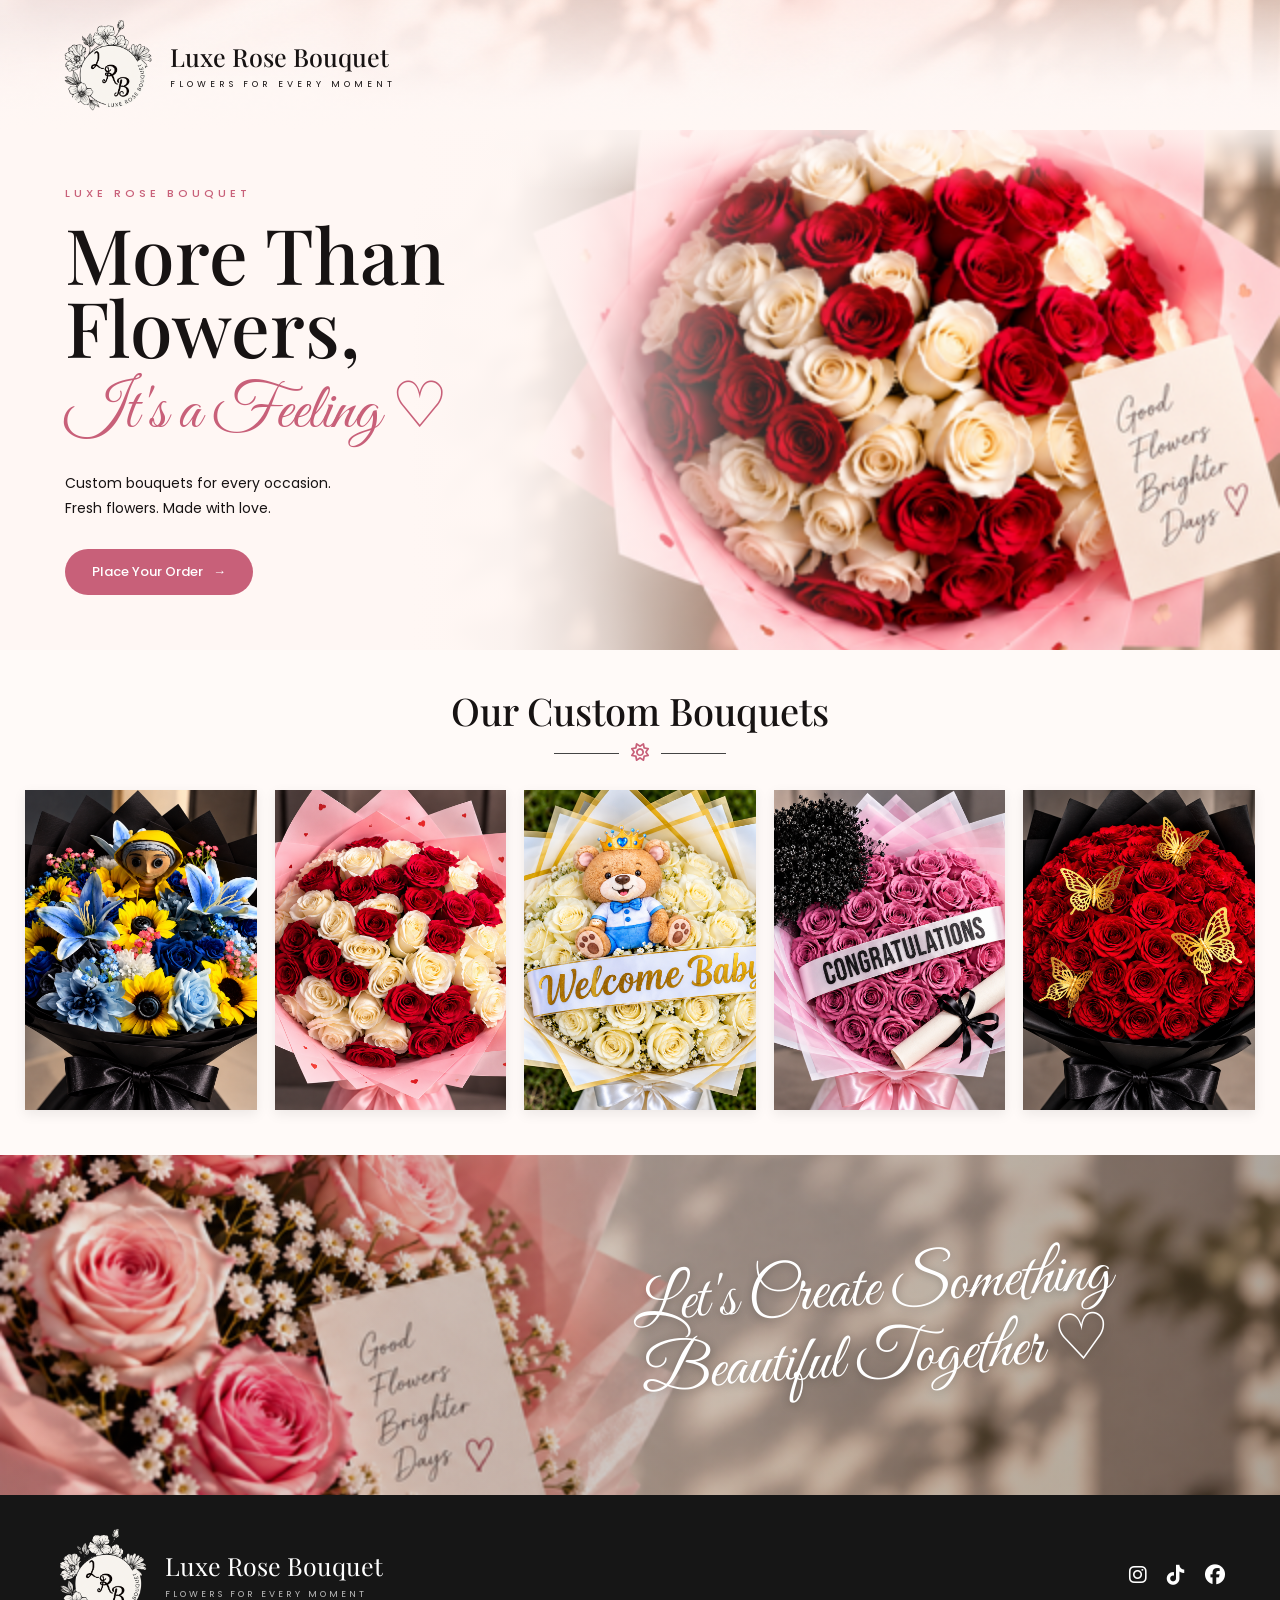
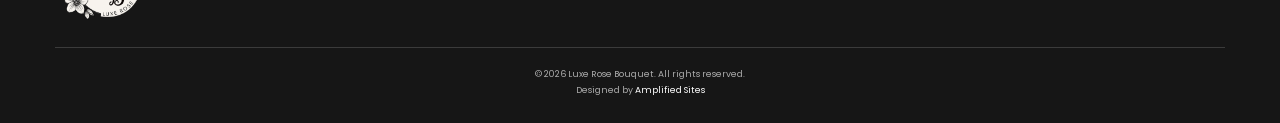
==== index.html @ 73f6e304 "Add files via upload" ====
<!doctype html>
<html lang="en">
    <head>
        <meta charset="UTF-8" />
        <meta name="viewport" content="width=device-width, initial-scale=1.0" />
        <title>Luxe Rose Bouquet</title>
        <link rel="preconnect" href="https://fonts.googleapis.com" />
        <link rel="preconnect" href="https://fonts.gstatic.com" crossorigin />
        <link href="https://fonts.googleapis.com/css2?family=Great+Vibes&family=Playfair+Display:wght@400;500;600;700&family=Poppins:wght@300;400;500;600&display=swap" rel="stylesheet"/>
        <link rel="stylesheet" href="https://cdnjs.cloudflare.com/ajax/libs/font-awesome/6.5.2/css/all.min.css" />
        <link rel="stylesheet" href="style.css" />
        <script src="index.js" defer></script>
    </head>
    <body id="page-body">
        <header class="header" id="main-header">
            <a href="index.html" class="logo" id="main-logo">
                <div class="logo-circle" id="logo-circle">
                    <span id="logo-initials">LR</span>
                </div>
                <div class="logo-text" id="logo-text">
                    <h2 id="logo-title">Luxe Rose Bouquet</h2>
                    <p id="logo-tagline">FLOWERS FOR EVERY MOMENT</p>
                </div>
            </a>
        </header>
        <section class="hero" id="hero">
            <div class="hero-overlay" id="hero-overlay"></div>
            <div class="hero-content" id="hero-content">
                <p class="eyebrow" id="hero-eyebrow">LUXE ROSE BOUQUET</p>
                <h1 id="hero-title">
                    More Than<br />
                    Flowers,
                </h1>
                <div class="script-text" id="hero-script">It's a Feeling ♡</div>
                <p class="hero-description" id="hero-description">
                    Custom bouquets for every occasion.<br />
                    Fresh flowers. Made with love.
                </p>
                <a href="contact-form.html" class="btn" id="hero-order-btn">
                    Place Your Order
                    <span id="hero-order-arrow">→</span>
                </a>
            </div>
        </section>
        <section class="bouquets" id="bouquets">
            <div class="section-title" id="bouquets-title-container">
                <h2 id="bouquets-title">Our Custom Bouquets</h2>
                <div class="title-decoration" id="bouquets-decoration">
                    <span id="decoration-left"></span>
                    <i class="fa-regular fa-sun" id="decoration-icon"> </i>
                    <span id="decoration-right"></span>
                </div>
            </div>
            <div class="bouquet-grid" id="bouquet-grid">
                <div class="bouquet-card" id="bouquet-card-1">
                    <img id="bouquet-image-1" src="Blue and Yellow Doll Bouquet.png" alt="Blue and yellow bouquet" />
                </div>
                <div class="bouquet-card" id="bouquet-card-2">
                    <img id="bouquet-image-2" src="Romantic Red and Ivory Rose Bouquet.png" alt="Red and white rose bouquet" />
                </div>
                <div class="bouquet-card" id="bouquet-card-3">
                    <img id="bouquet-image-3" src="Welcome Baby Rose Bouquet with Teddy Bear.png" alt="Welcome baby bouquet" />
                </div>
                <div class="bouquet-card" id="bouquet-card-4">
                    <img id="bouquet-image-4" src="Congratulations Heart-Shaped Rose Bouquet.png" alt="Congratulations bouquet" />
                </div>
                <div class="bouquet-card" id="bouquet-card-5">
                    <img id="bouquet-image-5" src="Luxury Red Rose Bouquet with Golden Butterflies.png" alt="Red floral bouquet" />
                </div>
            </div>
        </section>
        <section class="bottom-cta" id="bottom-cta">
            <div class="cta-overlay" id="cta-overlay"></div>
            <div class="cta-content" id="cta-content">
                <p class="cta-script" id="cta-script">
                    Let's Create Something<br />
                    Beautiful Together ♡
                </p>
            </div>
        </section>
        <footer class="footer" id="footer">
            <div class="footer-top" id="footer-top">
                <a href="index.html" class="footer-logo" id="footer-logo">
                    <div class="footer-logo-circle" id="footer-logo-circle">
                        <img
                            src="Luxe Rose Bouquet Floral Monogram.png"
                            alt="Luxe Rose Bouquet Logo"
                            id="footer-logo-image"/>
                    </div>
                    <div id="footer-logo-text">
                        <h3 id="footer-title">Luxe Rose Bouquet</h3>
                        <p id="footer-tagline">FLOWERS FOR EVERY MOMENT</p>
                    </div>
                </a>
                <div class="socials" id="social-links">
                    <a href="#" id="instagram-link" aria-label="Instagram">
                        <i class="fa-brands fa-instagram"></i>
                    </a>
                    <a href="https://www.tiktok.com/@luxerosebouquet" id="tiktok-link" aria-label="TikTok">
                        <i class="fa-brands fa-tiktok"></i>
                    </a>
                    <a href="#" id="facebook-link" aria-label="Facebook">
                        <i class="fa-brands fa-facebook"></i>
                    </a>
                </div>
            </div>
            <div class="footer-line" id="footer-line"></div>
            <div class="footer-bottom" id="footer-bottom">
                <p id="copyright">© 2026 Luxe Rose Bouquet. All rights reserved.</p>
                <p id="designer-credit">
                    Designed by <a href="https://amplifiedsites.com" id="amplified-sites-link">Amplified Sites</a>
                </p>
            </div>
        </footer>
    </body>
</html>
---- style.css ----
/* =========================================================
  START OF INDEX PAGE
   1. RESET / GLOBAL
========================================================= */

* {
    margin: 0;
    padding: 0;
    box-sizing: border-box;
}

html {
    scroll-behavior: smooth;
}

body {
    font-family: "Poppins", sans-serif;
    background-color: #fffaf8;
    color: #171313;
    overflow-x: hidden;
    margin: 0;
}

img {
    display: block;
    width: 100%;
}

a {
    color: inherit;
    text-decoration: none;
}

/* =========================================================
   2. COLORS
========================================================= */

:root {
    --pink: #c86079;
    --dark-pink: #ad4d65;
    --soft-pink: #f7e5e3;
    --cream: #fffaf8;
    --dark: #161616;
    --gray: #777777;
    --light-border: #ead8d4;
}

/* =========================================================
   3. HEADER
========================================================= */

.header {
    width: 100%;
    min-height: 130px;

    display: flex;
    align-items: center;
    justify-content: space-between;

    padding: 15px 60px;
    margin-bottom: -20px;
    background:
        linear-gradient(
            to bottom,
            rgba(255, 247, 244, 0.15) 0%,
            rgba(255, 247, 244, 0.25) 55%,
            #fff7f4 100%
        ),
        url("Soft\ Blush\ Foliage\ Shadows.png");

    background-size: cover;
    background-position: center;
    background-repeat: no-repeat;

    position: relative;
    z-index: 100;
}

/* LOGO */

.logo {
    display: flex;
    align-items: center;
    gap: 15px;
}

.logo-circle {
    width: 95px;
    height: 95px;
    border-radius: 50%;
    background-image: url("Luxe\ Rose\ Bouquet\ Floral\ Monogram.png");
    background-size: cover;
    background-position: center;
    background-repeat: no-repeat;

    overflow: hidden;
}

/* Hide the LR text because the logo image replaces it */
.logo-circle span {
    display: none;
}


.logo-text h2 {
    font-family: "Playfair Display", serif;

    font-size: 25px;
    font-weight: 500;
}

.logo-text p {
    margin-top: 5px;

    font-size: 9px;
    letter-spacing: 4px;
}

/* =========================================================
   4. HERO
========================================================= */

.hero {
    width: 100%;
    min-height: 540px;
    position: relative;
    display: flex;
    align-items: center;
    overflow: hidden;
    background-image: url("image6.png");
    background-size: cover;
    background-position: center;
    background-repeat: no-repeat;
    padding-top: 20px;
}
.hero::before {
    content: "";
    position: absolute;
    top: 0;
    left: 0;
    width: 100%;
    height: 80px;

    background: linear-gradient(
        to bottom,
        #fff7f4 0%,
        rgba(255, 247, 244, 0.75) 40%,
        transparent 100%
    );

    z-index: 2;
    pointer-events: none;
}
/* HERO OVERLAY */

.hero-overlay {
    position: absolute;
    inset: 0;

    background: linear-gradient(
        90deg,
        #fff7f4 0%,
        #fff7f4 32%,
        rgba(255, 247, 244, 0.95) 40%,
        rgba(255, 247, 244, 0.65) 48%,
        rgba(255, 247, 244, 0.20) 58%,
        transparent 70%
    );

    z-index: 1;
}

/* HERO TEXT */

.hero-content {
    width: 48%;

    position: relative;
    z-index: 3;

    padding-left: 65px;
}

.eyebrow {
    margin-bottom: 15px;

    color: var(--pink);

    font-size: 11px;
    font-weight: 500;

    letter-spacing: 4px;
}

.hero-content h1 {
    font-family: "Playfair Display", serif;

    font-size: clamp(52px, 6vw, 82px);
    font-weight: 500;

    line-height: 0.95;

    color: #171313;
}

.script-text {
    margin-top: 5px;
    margin-bottom: 18px;

    font-family: "Great Vibes", cursive;

    font-size: clamp(44px, 5vw, 68px);

    color: var(--pink);
}

.hero-description {
    margin-bottom: 27px;

    font-size: 14px;

    line-height: 1.8;
}
.header,
.hero {
    border: none;
    box-shadow: none;
}
/* =========================================================
   5. BUTTON
========================================================= */

.btn {
    display: inline-flex;
    align-items: center;
    justify-content: center;

    gap: 10px;

    padding: 13px 27px;

    background-color: var(--pink);

    border-radius: 30px;

    color: white;

    font-size: 13px;
    font-weight: 500;

    transition:
        background-color 0.25s ease,
        transform 0.25s ease;
}

.btn:hover {
    background-color: var(--dark-pink);

    transform: translateY(-2px);
}

/* =========================================================
   6. HERO BOUQUET IMAGE

   Your HTML already uses:

   images/hero-bouquet.png

   Ideally use a TRANSPARENT PNG here.
========================================================= */

.hero-image {
    width: 55%;
    height: 100%;

    position: absolute;

    top: 0;
    right: 0;

    z-index: 2;

    display: flex;
    align-items: center;
    justify-content: center;
}

.hero-image img {
    width: 100%;
    height: 100%;

    object-fit: contain;
    object-position: center;
}

/* =========================================================
   7. CUSTOM BOUQUETS SECTION
========================================================= */

.bouquets {
    width: 100%;

    padding: 35px 25px 45px;

    background-color: #fffaf8;
}

/* TITLE */

.section-title {
    margin-bottom: 28px;

    text-align: center;
}

.section-title h2 {
    font-family: "Playfair Display", serif;

    font-size: 38px;
    font-weight: 500;
}

/* TITLE DECORATION */

.title-decoration {
    margin-top: 8px;

    display: flex;
    align-items: center;
    justify-content: center;

    gap: 12px;

    color: var(--pink);
}

.title-decoration span {
    width: 65px;
    height: 1px;

    background-color: #444;
}

.title-decoration i {
    font-size: 18px;
}

/* =========================================================
   8. BOUQUET GRID
========================================================= */

.bouquet-grid {
    width: 100%;
    max-width: 1400px;

    margin: 0 auto;

    display: grid;

    grid-template-columns: repeat(5, 1fr);

    gap: 18px;
}

.bouquet-card {
    height: 320px;

    position: relative;

    overflow: hidden;

    background-color: #eeeeee;

    box-shadow: 0 4px 12px rgba(0, 0, 0, 0.08);
}

.bouquet-card img {
    width: 100%;
    height: 100%;

    object-fit: cover;

    transition: transform 0.4s ease;
}

.bouquet-card:hover img {
    transform: scale(1.06);
}

/* =========================================================
   10. BOTTOM CTA
========================================================= */

.bottom-cta {
    width: 100%;
    min-height: 340px;

    position: relative;

    display: flex;
    align-items: center;
    justify-content: flex-end;

    padding: 50px 13%;

    overflow: hidden;

    /*
    =====================================================
    🖼️ BACKGROUND IMAGE #2 NEEDED HERE

    This should be the large pink rose photograph from
    the bottom section of your design.

    Example:
    background-image: url("images/rose-background.jpg");
    =====================================================
    */

    background-image: url("image4.png");

    background-size: cover;
    background-position: center;
    background-repeat: no-repeat;
}

/* CTA DARK OVERLAY */

.cta-overlay {
    position: absolute;
    inset: 0;

    background: linear-gradient(90deg, rgba(20, 10, 10, 0.08), rgba(20, 10, 10, 0.35));

    z-index: 1;
}

/* CTA TEXT */

.cta-content {
    position: relative;

    z-index: 2;

    text-align: center;

    color: white;
}

.cta-script {
    font-family: "Great Vibes", cursive;

    font-size: clamp(42px, 5vw, 65px);

    line-height: 1.1;

    transform: rotate(-4deg);

    text-shadow: 0 2px 8px rgba(0, 0, 0, 0.25);
}

/* =========================================================
   11. FOOTER
========================================================= */

.footer {
    width: 100%;

    padding: 32px 55px 25px;

    background-color: var(--dark);

    color: white;
}

/* FOOTER TOP */

.footer-top {
    width: 100%;
    max-width: 1300px;

    margin: 0 auto;

    display: flex;
    align-items: center;
    justify-content: space-between;
}

/* FOOTER LOGO */

.footer-logo {
    display: flex;
    align-items: center;

    gap: 15px;
}

.footer-logo-circle {
    width: 95px;
    height: 95px;

    display: flex;
    align-items: center;
    justify-content: center;

    /* NO CIRCLE */
    border: none;
    border-radius: 0;
    overflow: visible;
}

.footer-logo-circle img {
    width: 100%;
    height: 100%;
    object-fit: contain;
    display: block;
}

.footer-logo h3 {
    font-family: "Playfair Display", serif;

    font-size: 25px;
    font-weight: 400;
}

.footer-logo p {
    margin-top: 6px;

    font-size: 9px;

    letter-spacing: 3px;

    color: #bbbbbb;
}

/* =========================================================
   12. SOCIAL ICONS
========================================================= */

.socials {
    display: flex;
    align-items: center;

    gap: 20px;
}

.socials a {
    display: flex;
    align-items: center;
    justify-content: center;

    font-size: 20px;

    color: white;

    transition:
        color 0.2s ease,
        transform 0.2s ease;
}

.socials a:hover {
    color: var(--pink);

    transform: translateY(-2px);
}

/* =========================================================
   13. FOOTER LINE
========================================================= */

.footer-line {
    width: 100%;
    max-width: 1300px;

    height: 1px;

    margin: 25px auto 18px;

    background-color: #3b3b3b;
}

/* =========================================================
   14. FOOTER BOTTOM
========================================================= */

.footer-bottom {
    text-align: center;

    color: #aaaaaa;

    font-size: 9px;

    line-height: 1.8;
}

.footer-bottom a {
    color: white;

    transition: color 0.2s ease;
}

.footer-bottom a:hover {
    color: var(--pink);
}

/* =========================================================
   15. TABLET
========================================================= */

@media (max-width: 900px) {
    .header {
        padding: 15px 30px;
    }

    /* HERO */

    .hero {
        min-height: 570px;
    }

    .hero-content {
        width: 55%;

        padding-left: 35px;
    }

    .hero-image {
        width: 55%;
    }

    /* BOUQUETS */

    .bouquet-grid {
        grid-template-columns: repeat(3, 1fr);
    }

    .bouquet-card {
        height: 300px;
    }
}

/* =========================================================
   16. MOBILE
========================================================= */

@media (max-width: 650px) {
    /* HEADER */

    .header {
        min-height: 78px;

        padding: 12px 18px;
    }

    .logo {
        gap: 10px;
    }

    .logo-circle {
        width: 48px;
        height: 48px;

        font-size: 14px;
    }

    .logo-text h2 {
        font-size: 16px;
    }

    .logo-text p {
        font-size: 5px;

        letter-spacing: 2px;
    }

    /* HERO */

    .hero {
        min-height: 680px;

        align-items: flex-start;

        background-position: center;
    }

    .hero-overlay {
        background: linear-gradient(
            180deg,
            rgba(255, 247, 244, 0.98) 0%,
            rgba(255, 247, 244, 0.9) 40%,
            rgba(255, 247, 244, 0.25) 100%
        );
    }

    .hero-content {
        width: 100%;

        padding: 45px 25px;

        text-align: center;
    }

    .hero-content h1 {
        font-size: 50px;
    }

    .script-text {
        font-size: 45px;
    }

    .hero-description {
        font-size: 12px;
    }

    .hero-image {
        width: 100%;
        height: 350px;

        top: auto;
        bottom: 0;

        opacity: 0.85;
    }

    /* BOUQUETS */

    .bouquets {
        padding: 30px 15px;
    }

    .section-title h2 {
        font-size: 30px;
    }

    .bouquet-grid {
        grid-template-columns: repeat(2, 1fr);

        gap: 10px;
    }

    .bouquet-card {
        height: 230px;
    }

    .bouquet-card:last-child {
        grid-column: 1 / -1;

        width: 50%;

        justify-self: center;
    }

    /* CTA */

    .bottom-cta {
        min-height: 300px;

        justify-content: center;

        padding: 30px 20px;

        background-position: center;
    }

    .cta-script {
        font-size: 44px;
    }

    /* FOOTER */

    .footer {
        padding: 30px 20px;
    }

    .footer-top {
        flex-direction: column;

        gap: 25px;

        text-align: center;
    }

    .footer-logo {
        justify-content: center;
    }
}

/* =========================================================
   17. VERY SMALL MOBILE
========================================================= */

@media (max-width: 400px) {
    .logo-text h2 {
        font-size: 14px;
    }

    .hero-content h1 {
        font-size: 43px;
    }

    .script-text {
        font-size: 40px;
    }

    .bouquet-card {
        height: 200px;
    }

    .cta-script {
        font-size: 38px;
    }
}
/* =========================================================
    END OF INDEX PAGE
========================================================= */


/* =========================================================
   CONTACT FORM PAGE
========================================================= */
.contact-page-body {
    margin: 0;
    padding: 0;
    background: #f7e8e8;
    color: #302525;
    font-family: "Poppins", sans-serif;
}


/* =====================================================
   CONTACT HERO
===================================================== */

.contact-page-hero {
    position: relative;
    min-height: 345px;

    display: flex;
    align-items: center;

    background-image: url("image5.png");
    background-size: cover;
    background-position: center;
    background-repeat: no-repeat;

    overflow: hidden;
}


.contact-page-hero-overlay {
    position: absolute;
    inset: 0;
    z-index: 1;

    background: linear-gradient(
        90deg,
        rgba(25, 17, 17, 0.03) 0%,
        rgba(25, 17, 17, 0.05) 35%,
        rgba(25, 17, 17, 0.45) 52%,
        rgba(25, 17, 17, 0.88) 75%,
        rgba(25, 17, 17, 0.94) 100%
    );
}


.contact-page-hero-content {
    position: relative;
    z-index: 2;

    width: 42%;
    margin-left: 52%;
    padding: 40px 0;

    color: #ffffff;
}


.contact-page-eyebrow {
    margin: 0 0 7px;

    color: #d98ca0;

    font-size: 10px;
    font-weight: 500;
    letter-spacing: 5px;
}


#contact-page-title {
    margin: 0;

    color: #ffffff;

    font-family: "Playfair Display", serif;
    font-size: clamp(42px, 5vw, 62px);
    font-weight: 400;
    line-height: 1.1;
}


.contact-page-flower-divider {
    margin: 12px 0;

    color: #d37b92;

    font-size: 19px;
}


.contact-page-description {
    max-width: 420px;
    margin: 0;

    color: #eee4e4;

    font-size: 13px;
    font-weight: 300;
    line-height: 1.7;
}


.contact-page-script {
    position: absolute;
    z-index: 2;

    top: 55px;
    right: 4%;

    margin: 0;

    color: #d67f96;

    font-family: "Great Vibes", cursive;
    font-size: 25px;
    font-weight: 400;
    line-height: 1.15;

    transform: rotate(-5deg);
}


/* =====================================================
   MAIN CONTACT AREA
===================================================== */

.contact-page-main {
    display: grid;
    grid-template-columns: 38% 62%;

    min-height: 560px;

    background:
        linear-gradient(
            rgba(239, 205, 205, 0.84),
            rgba(239, 205, 205, 0.84)
        ),
        url("image5.png");

    background-size: cover;
    background-position: center;
    background-repeat: no-repeat;
}


/* =====================================================
   LEFT CONTACT INFORMATION
===================================================== */

.contact-page-info {
    position: relative;

    padding: 48px 55px;

    background: rgba(42, 32, 32, 0.97);
    color: #ffffff;

    overflow: hidden;

    display: flex;
    flex-direction: column;
    justify-content: center;
}


.contact-page-info::after {
    content: "";

    position: absolute;

    width: 260px;
    height: 260px;

    right: -100px;
    bottom: -90px;

    border: 1px solid rgba(194, 111, 132, 0.15);
    border-radius: 50%;

    pointer-events: none;
}


/* CONTACT INFORMATION ROW */

.contact-page-info-item {
    display: flex;
    align-items: center;

    gap: 20px;

    margin-bottom: 27px;
}


/* BIGGER ICONS */

.contact-page-info-icon {
    width: 58px;
    height: 58px;

    flex-shrink: 0;

    display: flex;
    justify-content: center;
    align-items: center;

    background: #bd536e;
    color: #ffffff;

    border-radius: 50%;

    font-size: 22px;
}


/* MAIN TEXT
   Phone, Email, Broward County, Hours */

.contact-page-info-title {
    margin: 0 0 4px;

    color: #ffffff;

    font-size: 14px;
    font-weight: 600;
}


/* SMALL TEXT
   Text or Call, Email us, etc. */

.contact-page-info-subtitle {
    margin: 0;

    color: #d8cccc;

    font-size: 11px;
    font-weight: 400;
}


/* FOLLOW US */

#contact-page-follow-title {
    margin: 0 0 15px;

    color: #ffffff;

    font-size: 14px;
    font-weight: 500;
}


/* SOCIAL MEDIA ICONS */

.contact-page-social-icons {
    display: flex;
    gap: 14px;
}

.contact-page-social-icons a {
    width: 46px;
    height: 46px;

    display: flex;
    justify-content: center;
    align-items: center;

    background: rgba(255, 255, 255, 0.12);
    color: #ffffff;

    border-radius: 50%;

    font-size: 20px;

    text-decoration: none;

    transition:
        background 0.25s ease,
        transform 0.25s ease;
}


/* FLOWERS MAKE PEOPLE HAPPIER */

.contact-page-left-script {
    margin: 25px 0 0;

    color: #c9788e;

    font-family: "Great Vibes", cursive;

    font-size: 30px;
    line-height: 1.2;

    transform: rotate(-5deg);
}

.contact-page-home-link {
    display: inline-block;

    color: #ffffff;
    text-decoration: none;

    transition:
        color 0.25s ease,
        transform 0.25s ease,
        letter-spacing 0.25s ease;
}

.contact-page-home-link:hover {
    color: #d67f96;
    letter-spacing: 0.5px;
}

/* =====================================================
   CONTACT FORM CARD

   THIS CONTROLS THE MAIN WHITE CONTAINER
===================================================== */

.contact-page-form-card {
    box-sizing: border-box;

    width: min(540px, 86%);

    align-self: center;

    margin: 18px auto;

    /* Smaller top/bottom padding = shorter card */
    padding: 18px 28px 16px;

    background: rgba(255, 250, 250, 0.97);

    border: 1px solid rgba(255, 255, 255, 0.8);
    border-radius: 7px;

    box-shadow: 0 10px 30px rgba(67, 34, 34, 0.16);
}


/* =====================================================
   FORM HEADER
===================================================== */

.contact-page-form-eyebrow {
    margin: 0 0 3px;

    color: #bd536e;

    font-size: 8px;
    font-weight: 600;
    letter-spacing: 3px;
}


#contact-page-form-title {
    margin: 0 0 4px;

    color: #342929;

    font-family: "Playfair Display", serif;
    font-size: 29px;
    font-weight: 500;
    line-height: 1.15;
}


.contact-page-form-description {
    max-width: 500px;

    margin: 0 0 10px;

    color: #000000;

    font-size: 10px;
    font-weight: 300;
    line-height: 1.45;
}


/* =====================================================
   FORM
===================================================== */

.contact-page-form {
    width: 100%;
}


.contact-page-form-row {
    display: grid;
    grid-template-columns: 1fr 1fr;

    gap: 10px;
}


.contact-page-form-field {
    margin-bottom: 7px;
}


.contact-page-form-field label {
    display: block;

    margin: 0 0 3px 2px;

    color: #000;

    font-size: 10px;
    font-weight: 800;
}


/* INPUTS */

.contact-page-form-field input,
.contact-page-form-field select,
.contact-page-form-field textarea {
    box-sizing: border-box;

    width: 100%;

    padding: 7px 10px;

    background: #ffffff;
    color: #3b3232;

    border: 1px solid #d8d1d1;
    border-radius: 4px;

    outline: none;

    font-family: "Poppins", sans-serif;
    font-size: 9px;

    transition:
        border-color 0.2s ease,
        box-shadow 0.2s ease;
}

.contact-page-form-field input::placeholder,
.contact-page-form-field textarea::placeholder {
    color: #b1b1b1;
    opacity: 1;
    font-weight: 500;
    font-size: 9px;
}

.contact-page-form-field input,
.contact-page-form-field select {
    height: 34px;
}


.contact-page-form-field textarea {
    height: 80px;
    min-height: 80px;
    max-height: 130px;

    resize: vertical;
}


.contact-page-form-field input:focus,
.contact-page-form-field select:focus,
.contact-page-form-field textarea:focus {
    border-color: #bd536e;

    box-shadow: 0 0 0 3px rgba(189, 83, 110, 0.08);
}


.contact-page-form-field select {
    cursor: pointer;
    color: #000;
}


/* =====================================================
   PAYMENT METHODS
===================================================== */

.contact-payment-methods {
    margin: 7px 0 9px;
    padding: 9px 12px;

    text-align: center;

    background: #f9eeee;

    border: 1px solid #ead2d8;
    border-radius: 8px;
}


.contact-payment-title {
    margin: 0 0 7px;

    color: #b74f69;

    font-size: 9px;
    font-weight: 600;
    letter-spacing: 1.5px;
}


.contact-payment-options {
    display: flex;
    justify-content: center;
    align-items: stretch;

    flex-wrap: nowrap;

    gap: 8px;
}


/* =====================================================
   PAYMENT BUTTONS
===================================================== */

.contact-payment-btn {
    box-sizing: border-box;

    width: 105px;
    height: 55px;

    display: flex;
    flex-direction: column;
    justify-content: center;
    align-items: center;

    gap: 3px;

    background: #ffffff;
    color: #342829;

    border: 1px solid #e2c4cb;
    border-radius: 8px;

    text-decoration: none;

    cursor: pointer;

    box-shadow: 0 3px 8px rgba(71, 37, 45, 0.07);

    transition:
        transform 0.2s ease,
        border-color 0.2s ease,
        background 0.2s ease,
        box-shadow 0.2s ease;
}


.contact-payment-btn > span:not(.zelle-icon) {
    color: #342829;

    font-size: 8px;
    font-weight: 500;
}


/* CASH APP */

#cashapp-payment-btn i {
    width: 27px;
    height: 27px;

    display: flex;
    justify-content: center;
    align-items: center;

    background: #bd536e;
    color: #ffffff;

    border-radius: 6px;

    font-size: 16px;
}

#cashapp-payment-btn {
    background: #00d64f;
    border-color: #00d64f;
    color: #ffffff;
}

#cashapp-payment-btn i {
    background: #ffffff;
    color: #00d64f;
}

#cashapp-payment-btn > span {
    color: #ffffff;
}

#cashapp-payment-btn:hover {
    background: #00bd46;
    border-color: #00bd46;
}

/* APPLE PAY */

#applepay-payment-btn i {
    color: #181313;

    font-size: 27px;
}


/* ZELLE */

.zelle-icon {
    width: 27px;
    height: 27px;

    display: flex;
    justify-content: center;
    align-items: center;

    background: #bd536e;
    color: #ffffff;

    border-radius: 6px;

    font-size: 16px;
    font-weight: 600;
}

#zelle-payment-btn {
    background: #6d1ed4;
    border-color: #6d1ed4;
    color: #ffffff;
}

#zelle-payment-btn .zelle-icon {
    background: #ffffff;
    color: #6d1ed4;
}

#zelle-payment-btn > span:not(.zelle-icon) {
    color: #ffffff;
}

#zelle-payment-btn:hover {
    background: #5b18b5;
    border-color: #5b18b5;
}

/* PAYMENT HOVER */

.contact-payment-btn:hover {
    background: #fffafa;

    border-color: #bd536e;

    transform: translateY(-2px);

    box-shadow: 0 6px 12px rgba(189, 83, 110, 0.16);
}


.contact-payment-btn i,
.zelle-icon {
    transition: transform 0.2s ease;
}


.contact-payment-btn:hover i,
.contact-payment-btn:hover .zelle-icon {
    transform: scale(1.06);
}

.contact-payment-choose {
    margin: 8px 0 6px;
    color: #000000;
    font-size: 15px;
    font-weight: 500;
}

/* =====================================================
   50% DEPOSIT
===================================================== */

.contact-payment-deposit {
    margin: 7px 0 2px;

    color: #000;

    font-size: 12px;
    font-weight: 600;
}


.contact-payment-note {
    max-width: 440px;

    margin: 0 auto;

    color: #000;

    font-size: 10px;
    font-weight: 400;
    line-height: 1.35;
}


/* =====================================================
   PAYMENT INSTRUCTIONS
===================================================== */

.contact-payment-instructions {
    max-width: 440px;

    margin: 6px auto 0;
    padding: 6px 9px;

    background: #ffffff;

    border: 1px solid #e8cdd3;
    border-radius: 6px;

    text-align: left;
}

.contact-payment-instructions {
    max-width: 460px;

    margin: 8px auto 0;
    padding: 10px 14px;

    background: #ffffff;

    border: 1px solid #e8cdd3;
    border-radius: 7px;

    text-align: center;
}


.contact-payment-instructions-title {
    margin: 0 0 6px;

    color: #6f263a;

    font-size: 14px;
    font-weight: 700;

    text-align: center;
    letter-spacing: 0.5px;
}


.contact-payment-instructions p {
    margin: 5px 0;

    color: #000;

    font-size: 10px;
    font-weight: 500;
    line-height: 1.5;

    text-align: center;
}


.contact-payment-instructions strong {
    color: #171011;

    font-weight: 700;
}


.contact-payment-instructions strong {
    color: #2f2325;
    font-weight: 600;
}


/* =====================================================
   SEND MESSAGE BUTTON
===================================================== */

.contact-page-submit-btn {
    width: 100%;

    padding: 9px 18px;

    background: #bd536e;
    color: #ffffff;

    border: none;
    border-radius: 30px;

    font-family: "Poppins", sans-serif;
    font-size: 9px;
    font-weight: 400;

    cursor: pointer;

    transition:
        background 0.25s ease,
        transform 0.25s ease,
        box-shadow 0.25s ease;
}


.contact-page-submit-btn span {
    margin-left: 7px;
}


.contact-page-submit-btn:hover {
    background: #a7445e;

    transform: translateY(-2px);

    box-shadow: 0 6px 15px rgba(189, 83, 110, 0.22);
}


.contact-page-submit-btn:active {
    transform: translateY(0);
}

.contact-page-response-time {
    margin: 5px 0 0;
    text-align: center;
    color: #000;
    font-size: 9px;
}


/* =====================================================
   TABLET
===================================================== */

@media (max-width: 1000px) {

    .contact-page-hero-content {
        width: 48%;
        margin-left: 47%;
    }


    .contact-page-script {
        display: none;
    }


    .contact-page-main {
        grid-template-columns: 40% 60%;
    }


    .contact-page-info {
        padding: 45px 30px;
    }


    /*
       IMPORTANT:
       Do not increase the form padding here.
       This keeps the form compact.
    */

    .contact-page-form-card {
        width: 88%;
        max-width: 540px;

        padding: 18px 24px 16px;
    }
}


/* =====================================================
   SMALL TABLET
===================================================== */

@media (max-width: 800px) {

    .contact-page-hero {
        min-height: 380px;
        background-position: 35% center;
    }


    .contact-page-hero-overlay {
        background: linear-gradient(
            90deg,
            rgba(30, 20, 20, 0.15),
            rgba(30, 20, 20, 0.82)
        );
    }


    .contact-page-hero-content {
        width: 50%;

        margin-left: 45%;
        padding-right: 25px;
    }


    #contact-page-title {
        font-size: 45px;
    }


    .contact-page-main {
        display: block;
    }


    .contact-page-info {
        display: grid;
        grid-template-columns: 1fr 1fr;

        column-gap: 30px;

        padding: 40px 8%;
    }


    .contact-page-social-section,
    .contact-page-left-script {
        grid-column: 1 / -1;
    }


    .contact-page-form-card {
        box-sizing: border-box;

        width: calc(100% - 50px);
        max-width: 540px;

        margin: 25px auto;
        padding: 18px 24px 16px;
    }
}


/* =====================================================
   MOBILE
===================================================== */

@media (max-width: 600px) {

    .contact-page-hero {
        min-height: 430px;

        align-items: flex-end;

        background-position: 30% center;
    }


    .contact-page-hero-overlay {
        background: linear-gradient(
            180deg,
            rgba(27, 18, 18, 0.1) 0%,
            rgba(27, 18, 18, 0.35) 45%,
            rgba(27, 18, 18, 0.9) 100%
        );
    }


    .contact-page-hero-content {
        box-sizing: border-box;

        width: 100%;

        margin: 0;
        padding: 35px 22px;

        text-align: center;
    }


    .contact-page-eyebrow {
        font-size: 8px;
        letter-spacing: 4px;
    }


    #contact-page-title {
        font-size: 43px;
    }


    .contact-page-description {
        max-width: 320px;

        margin: 0 auto;

        font-size: 10px;
    }


    .contact-page-script {
        display: none;
    }


    /* LEFT INFO */

    .contact-page-info {
        display: block;

        padding: 38px 25px;
    }


    .contact-page-info-item {
        margin-bottom: 18px;
    }


    .contact-page-info-icon {
        width: 42px;
        height: 42px;

        font-size: 15px;
    }


    /* FORM */

    .contact-page-form-card {
        box-sizing: border-box;

        width: calc(100% - 30px);
        max-width: 540px;

        margin: 22px auto;
        padding: 17px 18px 15px;
    }


    #contact-page-form-title {
        font-size: 27px;
    }


    .contact-page-form-description {
        margin-bottom: 9px;

        font-size: 9px;
    }


    .contact-page-form-row {
        grid-template-columns: 1fr;

        gap: 0;
    }


    /*
       KEEP THESE SHORT.
       Your old CSS increased them on mobile.
    */

    .contact-page-form-field input,
    .contact-page-form-field select {
        height: 34px;
    }


    .contact-page-form-field textarea {
        height: 58px;
        min-height: 58px;
    }


    /* PAYMENT */

    .contact-payment-methods {
        margin: 7px 0;
        padding: 9px 7px;
    }


    .contact-payment-options {
        gap: 5px;
    }


    .contact-payment-btn {
        flex: 1;

        width: auto;
        min-width: 0;
        height: 52px;
    }


    #cashapp-payment-btn i,
    .zelle-icon {
        width: 25px;
        height: 25px;

        font-size: 15px;
    }


    #applepay-payment-btn i {
        font-size: 25px;
    }


    .contact-payment-btn > span:not(.zelle-icon) {
        font-size: 7px;
    }


    .contact-payment-title {
        margin-bottom: 6px;

        font-size: 8px;
        letter-spacing: 1px;
    }


    .contact-payment-deposit {
        margin-top: 6px;

        font-size: 9px;
    }


    .contact-payment-note {
        font-size: 7px;
    }


    .contact-payment-instructions {
        margin-top: 5px;
        padding: 5px 7px;
    }


    .contact-payment-instructions p {
        font-size: 7px;
        line-height: 1.25;
    }


    /* BUTTON */

    .contact-page-submit-btn {
        padding: 9px 18px;
    }
}


/* =====================================================
   VERY SMALL PHONES
===================================================== */

@media (max-width: 380px) {

    .contact-page-form-card {
        width: calc(100% - 20px);

        margin: 18px auto;
        padding: 15px 13px 13px;
    }


    #contact-page-form-title {
        font-size: 25px;
    }


    .contact-page-info {
        padding: 35px 20px;
    }


    .contact-page-info-title {
        font-size: 10px;
    }


    .contact-payment-options {
        gap: 4px;
    }


    .contact-payment-btn {
        height: 50px;
    }
}
/* =========================================================
   END OF CONTACT FORM PAGE
========================================================= */


/* =========================================================
   LUXE ROSE BOUQUET
   THANK YOU PAGE
========================================================= */


/* =====================================================
   PAGE
===================================================== */

.thank-you-page-body {
    margin: 0;
    padding: 0;

    background: #f8eeee;
    color: #2d2424;

    font-family: "Poppins", sans-serif;
}


/* Keep sizing predictable */
.thank-you-page-body *,
.thank-you-page-body *::before,
.thank-you-page-body *::after {
    box-sizing: border-box;
}


/* =====================================================
   HEADER ORDER BUTTON
===================================================== */

.thank-you-header-order-btn {
    display: inline-flex;
    align-items: center;
    justify-content: center;

    gap: 10px;

    padding: 12px 25px;

    border-radius: 30px;

    background: #bd536e;
    color: #ffffff;

    font-size: 11px;
    font-weight: 400;

    text-decoration: none;

    transition:
        background 0.25s ease,
        transform 0.25s ease,
        box-shadow 0.25s ease;
}


.thank-you-header-order-btn:hover {
    background: #a8445e;

    transform: translateY(-2px);

    box-shadow: 0 5px 14px rgba(189, 83, 110, 0.25);
}


/* =====================================================
   MAIN SECTION
===================================================== */

.thank-you-page-main {
    position: relative;

    min-height: 620px;

    display: flex;
    justify-content: flex-end;
    align-items: center;

    padding: 45px 7%;

    background-image: url("image5.png");
    background-size: cover;
    background-position: center;
    background-repeat: no-repeat;

    overflow: hidden;
}


/* =====================================================
   OVERLAY
===================================================== */

.thank-you-page-overlay {
    position: absolute;
    inset: 0;

    z-index: 1;

    background: linear-gradient(
        90deg,
        rgba(255, 245, 243, 0.02) 0%,
        rgba(255, 245, 243, 0.04) 35%,
        rgba(255, 249, 247, 0.20) 50%,
        rgba(255, 249, 247, 0.35) 100%
    );

    pointer-events: none;
}


/* =====================================================
   THANK YOU CARD
===================================================== */

.thank-you-page-content {
    position: relative;
    z-index: 2;

    width: 100%;
    max-width: 390px;

    margin: 0;

    padding: 25px 28px;

    text-align: center;

    background: rgba(255, 248, 246, 0.72);

    backdrop-filter: blur(12px);
    -webkit-backdrop-filter: blur(12px);

    border: 1px solid rgba(255, 255, 255, 0.75);
    border-radius: 14px;

    box-shadow: 0 10px 30px rgba(69, 35, 40, 0.14);
}


/* =====================================================
   HEART
===================================================== */

.thank-you-heart {
    height: 58px;

    display: flex;
    align-items: center;
    justify-content: center;

    margin-bottom: 2px;

    color: #b74e69;

    font-family: "Great Vibes", cursive;
    font-size: 67px;
    line-height: 1;

    transform: rotate(-13deg);
}


/* =====================================================
   TITLE
===================================================== */

.thank-you-title {
    margin: 3px 0 8px;

    color: #211b1b;

    font-family: "Playfair Display", serif;

    font-size: clamp(46px, 5vw, 64px);
    font-weight: 500;
    line-height: 1.05;
}


/* =====================================================
   MESSAGE SENT
===================================================== */

.thank-you-subtitle {
    margin: 0;

    color: #b95770;

    font-size: 9px;
    font-weight: 600;

    letter-spacing: 4px;
}


/* =====================================================
   DIVIDER
===================================================== */

.thank-you-divider {
    width: 80%;

    display: flex;
    align-items: center;
    justify-content: center;

    gap: 13px;

    margin: 18px auto;
}


.thank-you-divider-line {
    display: block;

    flex: 1;

    height: 1px;

    background: #ce9da7;
}


.thank-you-divider-flower {
    color: #bd536e;

    font-size: 22px;
    line-height: 1;
}


/* =====================================================
   MAIN MESSAGE
===================================================== */

.thank-you-message {
    max-width: 340px;

    margin: 0 auto;

    color: #1a1111;

    font-size: 13px;
    font-weight: 500;
    line-height: 1.65;
}

/* =====================================================
   FOLLOW MESSAGE
===================================================== */

.thank-you-follow-message {
    max-width: 340px;

    margin: 17px auto 0;

    color: #000;

    font-size: 12px;
    font-weight: 500;
    line-height: 1.65;
}

/* =====================================================
   HOME BUTTON
===================================================== */

.thank-you-home-btn {
    display: inline-flex;
    justify-content: center;
    align-items: center;

    gap: 10px;

    min-width: 165px;

    margin-top: 20px;
    padding: 11px 23px;

    border-radius: 30px;

    background: #bd536e;
    color: #ffffff;

    font-size: 10px;
    font-weight: 500;

    text-decoration: none;

    transition:
        background 0.25s ease,
        transform 0.25s ease,
        box-shadow 0.25s ease;
}


.thank-you-home-btn:hover {
    background: #a7445e;

    transform: translateY(-2px);

    box-shadow: 0 6px 16px rgba(130, 53, 73, 0.20);
}


.thank-you-home-arrow {
    font-size: 14px;
}


/* =====================================================
   HANDWRITTEN MESSAGE
===================================================== */

.thank-you-script {
    margin: 25px 0 0;

    color: #c5667f;

    font-family: "Great Vibes", cursive;

    font-size: clamp(25px, 3vw, 34px);
    font-weight: 400;
    line-height: 1.1;

    transform: rotate(-5deg);
}


/* =====================================================
   LARGE DESKTOP
===================================================== */

@media (min-width: 1400px) {

    .thank-you-page-main {
        min-height: 680px;

        padding-left: 8%;
        padding-right: 8%;
    }


    .thank-you-page-content {
        max-width: 410px;

        padding: 28px 30px;
    }


    .thank-you-message {
        font-size: 14px;
    }


    .thank-you-follow-message {
        font-size: 11px;
    }
}


/* =====================================================
   TABLET
===================================================== */

@media (max-width: 1000px) {

    .thank-you-page-main {
        min-height: 600px;

        padding: 40px 5%;

        background-position: 40% center;
    }


    .thank-you-page-content {
        max-width: 380px;

        padding: 23px 24px;
    }


    .thank-you-title {
        font-size: 50px;
    }


    .thank-you-subtitle {
        letter-spacing: 3.5px;
    }
}


/* =====================================================
   SMALL TABLET
===================================================== */

@media (max-width: 750px) {

    .thank-you-page-main {
        min-height: 620px;

        padding: 35px 4%;

        background-position: 35% center;
    }


    .thank-you-page-overlay {
        background: linear-gradient(
            90deg,
            rgba(255, 245, 243, 0.05) 0%,
            rgba(255, 245, 243, 0.18) 35%,
            rgba(255, 245, 243, 0.65) 100%
        );
    }


    .thank-you-page-content {
        max-width: 350px;

        padding: 22px 20px;
    }


    .thank-you-heart {
        height: 50px;

        font-size: 58px;
    }


    .thank-you-title {
        font-size: 43px;
    }


    .thank-you-subtitle {
        font-size: 8px;

        letter-spacing: 2.5px;
    }


    .thank-you-message {
        font-size: 11px;
    }


    .thank-you-follow-message {
        font-size: 9px;
    }


    .thank-you-script {
        font-size: 27px;
    }
}


/* =====================================================
   MOBILE
===================================================== */

@media (max-width: 600px) {

    .thank-you-header-order-btn {
        padding: 9px 16px;

        font-size: 9px;
    }


    .thank-you-page-main {
        min-height: 650px;

        justify-content: center;
        align-items: flex-end;

        padding: 30px 15px;

        background-position: 28% center;
    }


    /*
       Darker/stronger fade near bottom so text
       remains readable without hiding the image.
    */

    .thank-you-page-overlay {
        background: linear-gradient(
            180deg,
            rgba(255, 247, 245, 0.02) 0%,
            rgba(255, 247, 245, 0.08) 28%,
            rgba(255, 247, 245, 0.50) 52%,
            rgba(255, 247, 245, 0.88) 100%
        );
    }


    /*
       Keep the card instead of removing it.
    */

    .thank-you-page-content {
        width: 100%;
        max-width: 390px;

        margin: 0;

        padding: 20px 18px;

        background: rgba(255, 248, 246, 0.76);

        backdrop-filter: blur(10px);
        -webkit-backdrop-filter: blur(10px);

        border-radius: 12px;
    }


    .thank-you-heart {
        height: 43px;

        font-size: 51px;
    }


    .thank-you-title {
        margin-top: 2px;

        font-size: 40px;
    }


    .thank-you-subtitle {
        font-size: 7px;

        letter-spacing: 2px;
    }


    .thank-you-divider {
        width: 75%;

        gap: 10px;

        margin: 14px auto;
    }


    .thank-you-divider-flower {
        font-size: 19px;
    }


    .thank-you-message {
        max-width: 310px;

        font-size: 10px;
        line-height: 1.55;
    }


    .thank-you-follow-message {
        max-width: 300px;

        margin-top: 13px;

        font-size: 9px;
        line-height: 1.55;
    }


    .thank-you-desktop-break {
        display: none;
    }


    .thank-you-home-btn {
        min-width: 150px;

        margin-top: 17px;
        padding: 10px 20px;
    }


    .thank-you-script {
        margin-top: 20px;

        font-size: 25px;
    }
}


/* =====================================================
   SMALL MOBILE
===================================================== */

@media (max-width: 420px) {

    .thank-you-page-main {
        min-height: 620px;

        padding: 25px 10px;

        background-position: 27% center;
    }


    .thank-you-page-content {
        width: 100%;

        padding: 18px 14px;
    }


    .thank-you-title {
        font-size: 37px;
    }


    .thank-you-subtitle {
        font-size: 7px;

        letter-spacing: 1.7px;
    }


    .thank-you-divider {
        width: 82%;
    }


    .thank-you-message {
        font-size: 10px;
    }


    .thank-you-follow-message {
        font-size: 8.5px;
    }


    .thank-you-script {
        font-size: 23px;
    }
}


/* =====================================================
   VERY SMALL MOBILE
===================================================== */

@media (max-width: 350px) {

    .thank-you-page-main {
        padding-left: 8px;
        padding-right: 8px;
    }


    .thank-you-page-content {
        padding: 16px 11px;
    }


    .thank-you-title {
        font-size: 34px;
    }


    .thank-you-subtitle {
        letter-spacing: 1.3px;
    }


    .thank-you-divider {
        width: 88%;
    }


    .thank-you-home-btn {
        min-width: 140px;

        padding: 9px 17px;
    }


    .thank-you-script {
        font-size: 21px;
    }
}
/* =========================================================
   END OF THANK YOU PAGE
========================================================= */
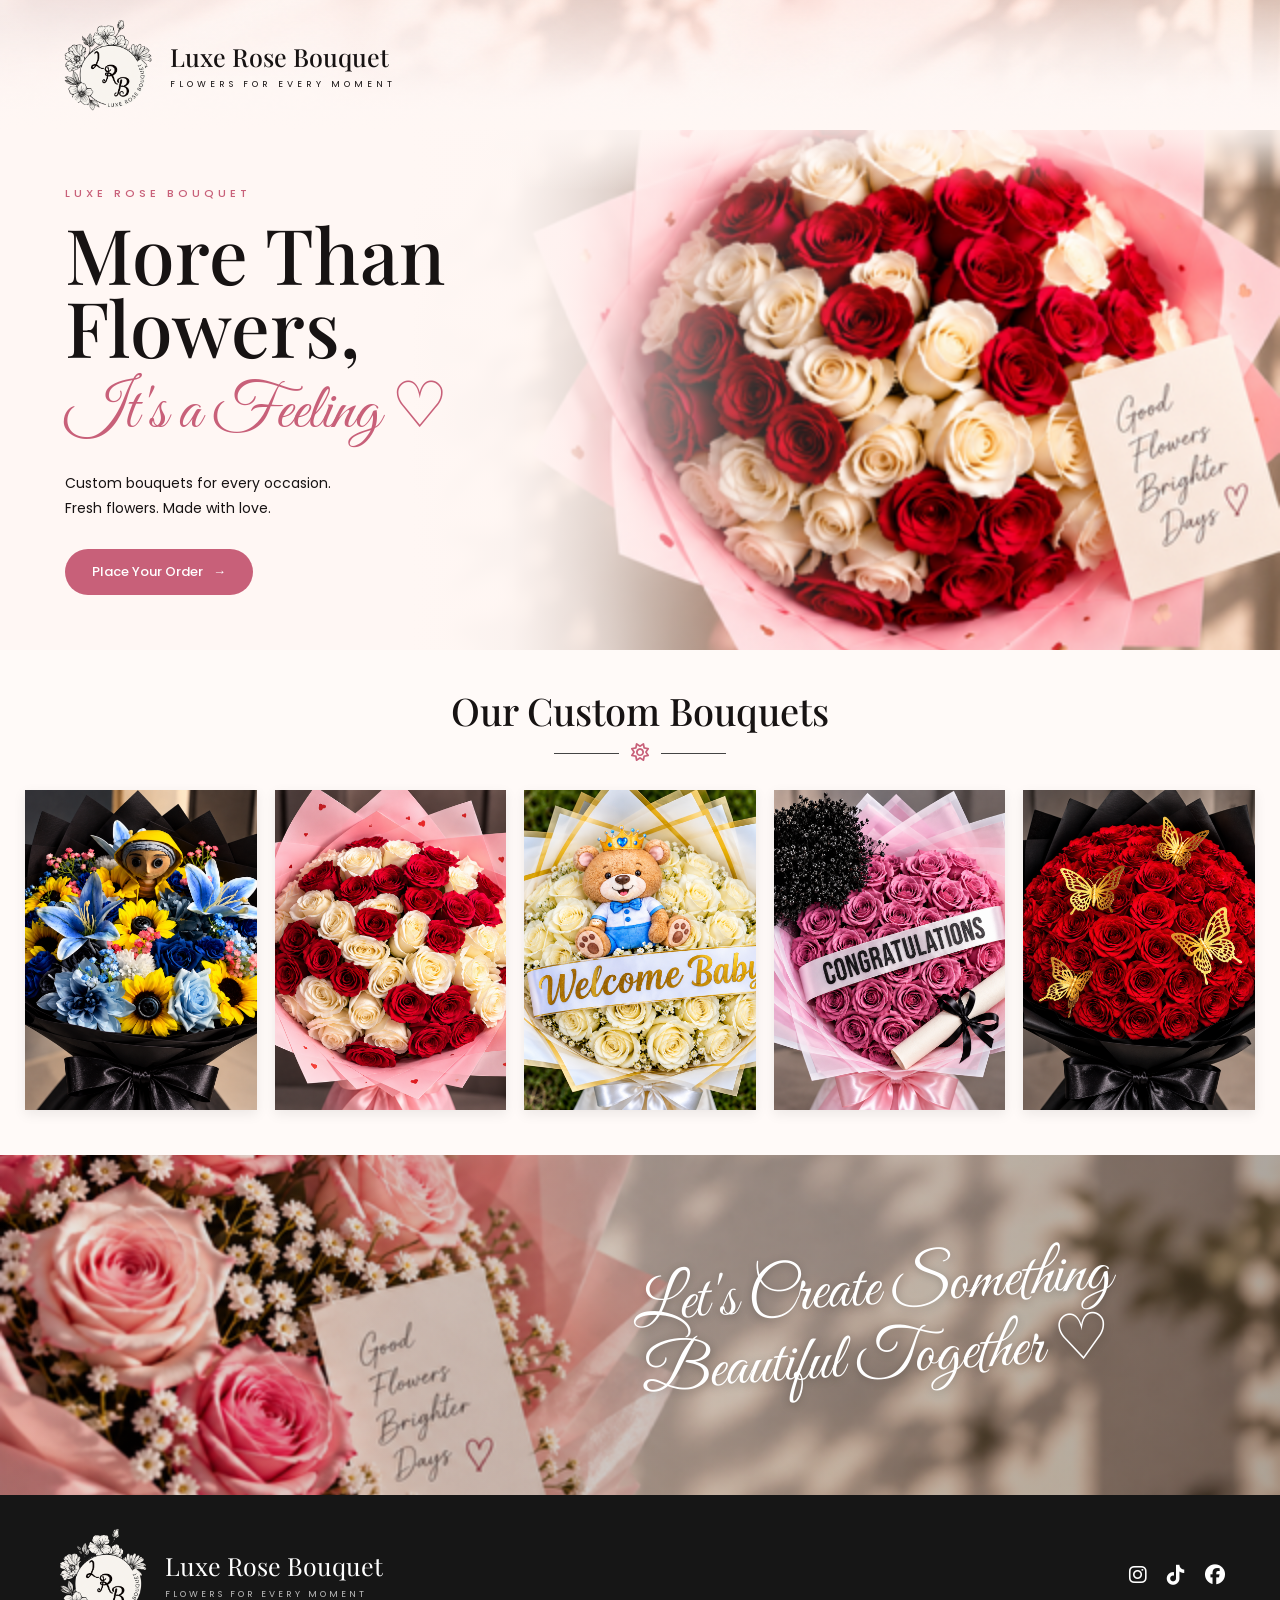
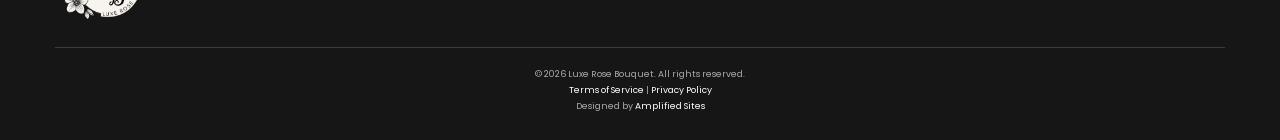
==== commit 316e77d3: "Add legal links to footer Added legal links for Terms of Service and Privacy Policy in the footer." ====
--- a/index.html
+++ b/index.html
@@ -93,22 +93,32 @@
                     </div>
                 </a>
                 <div class="socials" id="social-links">
-                    <a href="#" id="instagram-link" aria-label="Instagram">
+                    <a href="https://www.instagram.com/luxerosebouquet?stkn=enVxenVkZHQ4OHd0&utm_source=qr" id="instagram-link" aria-label="Instagram">
                         <i class="fa-brands fa-instagram"></i>
                     </a>
                     <a href="https://www.tiktok.com/@luxerosebouquet" id="tiktok-link" aria-label="TikTok">
                         <i class="fa-brands fa-tiktok"></i>
                     </a>
-                    <a href="#" id="facebook-link" aria-label="Facebook">
+                    <a href="https://www.facebook.com/share/1DybtWcjdT/?mibextid=wwXlfr" id="facebook-link" aria-label="Facebook">
                         <i class="fa-brands fa-facebook"></i>
                     </a>
                 </div>
             </div>
             <div class="footer-line" id="footer-line"></div>
             <div class="footer-bottom" id="footer-bottom">
-                <p id="copyright">© 2026 Luxe Rose Bouquet. All rights reserved.</p>
+                <p id="copyright">
+                    © 2026 Luxe Rose Bouquet. All rights reserved.
+                </p>
+                <p class="footer-legal-links">
+                    <a href="terms.html">Terms of Service</a>
+                    <span> | </span>
+                    <a href="privacy.html">Privacy Policy</a>
+                </p>
                 <p id="designer-credit">
-                    Designed by <a href="https://amplifiedsites.com" id="amplified-sites-link">Amplified Sites</a>
+                    Designed by
+                    <a href="https://amplifiedsites.com" id="amplified-sites-link">
+                        Amplified Sites
+                    </a>
                 </p>
             </div>
         </footer>
--- a/style.css
+++ b/style.css
@@ -1500,6 +1500,130 @@
     font-weight: 500;
 }
 
+/* Cash App QR Modal */
+.cashapp-qr-modal {
+    display: none;
+    position: fixed;
+    inset: 0;
+    width: 100%;
+    height: 100%;
+    background: rgba(0, 0, 0, 0.65);
+    z-index: 9999;
+    align-items: center;
+    justify-content: center;
+    padding: 20px;
+}
+
+.cashapp-qr-modal.active {
+    display: flex;
+}
+
+.cashapp-qr-modal-content {
+    position: relative;
+    width: 100%;
+    max-width: 420px;
+    background: #ffffff;
+    border-radius: 20px;
+    padding: 35px 30px;
+    text-align: center;
+}
+
+.cashapp-qr-modal-content h2 {
+    margin: 0 0 10px;
+    font-size: 28px;
+}
+
+.cashapp-qr-description {
+    margin-bottom: 20px;
+    line-height: 1.6;
+}
+
+.cashapp-qr-image {
+    display: block;
+    width: 100%;
+    max-width: 300px;
+    height: auto;
+    margin: 0 auto 20px;
+}
+
+.cashapp-qr-note {
+    margin: 0;
+    line-height: 1.6;
+}
+
+.cashapp-qr-close {
+    position: absolute;
+    top: 12px;
+    right: 18px;
+    border: none;
+    background: transparent;
+    font-size: 32px;
+    line-height: 1;
+    cursor: pointer;
+}
+
+/* Zelle QR Modal */
+.zelle-qr-modal {
+    display: none;
+    position: fixed;
+    inset: 0;
+    width: 100%;
+    height: 100%;
+    background: rgba(0, 0, 0, 0.65);
+    z-index: 9999;
+    align-items: center;
+    justify-content: center;
+    padding: 20px;
+}
+
+.zelle-qr-modal.active {
+    display: flex;
+}
+
+.zelle-qr-modal-content {
+    position: relative;
+    width: 100%;
+    max-width: 420px;
+    background: #ffffff;
+    border-radius: 20px;
+    padding: 35px 30px;
+    text-align: center;
+}
+
+.zelle-qr-modal-content h2 {
+    margin: 0 0 10px;
+    font-size: 28px;
+}
+
+.zelle-qr-description {
+    margin-bottom: 20px;
+    line-height: 1.6;
+}
+
+.zelle-qr-image {
+    display: block;
+    width: 100%;
+    max-width: 300px;
+    height: auto;
+    margin: 0 auto 20px;
+}
+
+.zelle-qr-note {
+    margin: 0;
+    line-height: 1.6;
+}
+
+.zelle-qr-close {
+    position: absolute;
+    top: 12px;
+    right: 18px;
+    border: none;
+    background: transparent;
+    font-size: 32px;
+    line-height: 1;
+    cursor: pointer;
+}
+
 /* =====================================================
    50% DEPOSIT
 ===================================================== */
@@ -2720,4 +2844,4 @@
 }
 /* =========================================================
    END OF THANK YOU PAGE
-========================================================= */+========================================================= */
